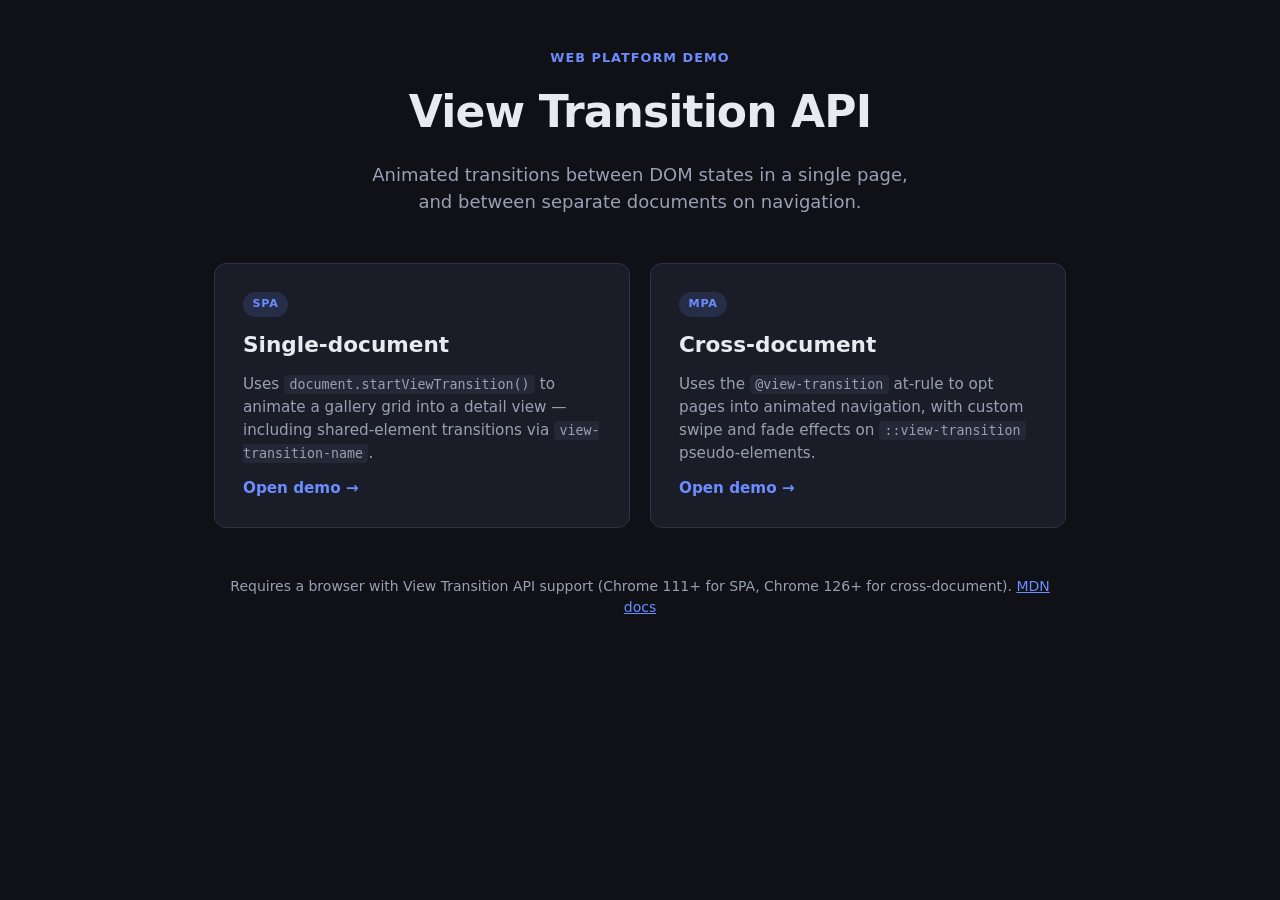
==== index.html @ 294dc402 "initial commit" ====
<!DOCTYPE html>
<html lang="en">
<head>
  <meta charset="UTF-8">
  <meta name="viewport" content="width=device-width, initial-scale=1.0">
  <title>View Transition API Demo</title>
  <link rel="stylesheet" href="styles/shared.css">
</head>
<body>
  <main class="hub">
    <header class="hub-header">
      <p class="eyebrow">Web Platform Demo</p>
      <h1>View Transition API</h1>
      <p class="lead">
        Animated transitions between DOM states in a single page, and between
        separate documents on navigation.
      </p>
    </header>

    <div class="demo-cards">
      <a href="/spa/" class="demo-card">
        <span class="demo-card-badge">SPA</span>
        <h2>Single-document</h2>
        <p>
          Uses <code>document.startViewTransition()</code> to animate a gallery
          grid into a detail view — including shared-element transitions via
          <code>view-transition-name</code>.
        </p>
        <span class="demo-card-cta">Open demo →</span>
      </a>

      <a href="/mpa/" class="demo-card">
        <span class="demo-card-badge">MPA</span>
        <h2>Cross-document</h2>
        <p>
          Uses the <code>@view-transition</code> at-rule to opt pages into
          animated navigation, with custom swipe and fade effects on
          <code>::view-transition</code> pseudo-elements.
        </p>
        <span class="demo-card-cta">Open demo →</span>
      </a>
    </div>

    <footer class="hub-footer">
      <p>
        Requires a browser with View Transition API support
        (Chrome 111+ for SPA, Chrome 126+ for cross-document).
        <a href="https://developer.mozilla.org/en-US/docs/Web/API/View_Transition_API" target="_blank" rel="noopener">MDN docs</a>
      </p>
    </footer>
  </main>
</body>
</html>
---- styles/shared.css ----
*,
*::before,
*::after {
  box-sizing: border-box;
}

:root {
  --bg: #0f1117;
  --surface: #1a1d27;
  --surface-raised: #242836;
  --border: #2e3345;
  --text: #e8eaf0;
  --text-muted: #9aa0b4;
  --accent: #6c8cff;
  --accent-soft: rgba(108, 140, 255, 0.15);
  --radius: 12px;
  --font: system-ui, -apple-system, "Segoe UI", Roboto, sans-serif;
  --mono: ui-monospace, "Cascadia Code", "SF Mono", monospace;
}

html {
  color-scheme: dark;
}

body {
  margin: 0;
  min-height: 100dvh;
  font-family: var(--font);
  background: var(--bg);
  color: var(--text);
  line-height: 1.5;
}

a {
  color: var(--accent);
}

code {
  font-family: var(--mono);
  font-size: 0.875em;
  background: var(--surface-raised);
  padding: 0.15em 0.4em;
  border-radius: 4px;
}

/* Hub page */

.hub {
  max-width: 900px;
  margin: 0 auto;
  padding: 3rem 1.5rem 4rem;
}

.hub-header {
  text-align: center;
  margin-bottom: 3rem;
}

.eyebrow {
  font-size: 0.8rem;
  font-weight: 600;
  letter-spacing: 0.08em;
  text-transform: uppercase;
  color: var(--accent);
  margin: 0 0 0.75rem;
}

.hub-header h1 {
  font-size: clamp(2rem, 5vw, 2.75rem);
  font-weight: 700;
  margin: 0 0 1rem;
  letter-spacing: -0.02em;
}

.lead {
  font-size: 1.125rem;
  color: var(--text-muted);
  max-width: 560px;
  margin: 0 auto;
}

.demo-cards {
  display: grid;
  gap: 1.25rem;
  grid-template-columns: repeat(auto-fit, minmax(280px, 1fr));
}

.demo-card {
  display: flex;
  flex-direction: column;
  gap: 0.75rem;
  padding: 1.75rem;
  background: var(--surface);
  border: 1px solid var(--border);
  border-radius: var(--radius);
  text-decoration: none;
  color: inherit;
  transition: border-color 0.2s, transform 0.2s;
}

.demo-card:hover {
  border-color: var(--accent);
  transform: translateY(-2px);
}

.demo-card-badge {
  align-self: flex-start;
  font-size: 0.7rem;
  font-weight: 700;
  letter-spacing: 0.06em;
  text-transform: uppercase;
  padding: 0.25rem 0.6rem;
  border-radius: 999px;
  background: var(--accent-soft);
  color: var(--accent);
}

.demo-card h2 {
  margin: 0;
  font-size: 1.35rem;
}

.demo-card p {
  margin: 0;
  color: var(--text-muted);
  font-size: 0.95rem;
  flex: 1;
}

.demo-card-cta {
  font-weight: 600;
  color: var(--accent);
  font-size: 0.95rem;
}

.hub-footer {
  margin-top: 3rem;
  text-align: center;
  font-size: 0.875rem;
  color: var(--text-muted);
}

.hub-footer p {
  margin: 0;
}

/* Shared demo chrome */

.demo-shell {
  min-height: 100dvh;
  display: flex;
  flex-direction: column;
}

.demo-nav {
  display: flex;
  align-items: center;
  gap: 1rem;
  padding: 1rem 1.5rem;
  border-bottom: 1px solid var(--border);
  background: var(--surface);
}

.demo-nav a {
  color: var(--text-muted);
  text-decoration: none;
  font-size: 0.9rem;
}

.demo-nav a:hover {
  color: var(--text);
}

.demo-nav h1 {
  margin: 0;
  font-size: 1rem;
  font-weight: 600;
  flex: 1;
}

.demo-nav .tag {
  font-size: 0.7rem;
  font-weight: 700;
  letter-spacing: 0.06em;
  text-transform: uppercase;
  padding: 0.2rem 0.5rem;
  border-radius: 999px;
  background: var(--accent-soft);
  color: var(--accent);
}

.demo-content {
  flex: 1;
  padding: 2rem 1.5rem;
  max-width: 960px;
  margin: 0 auto;
  width: 100%;
}
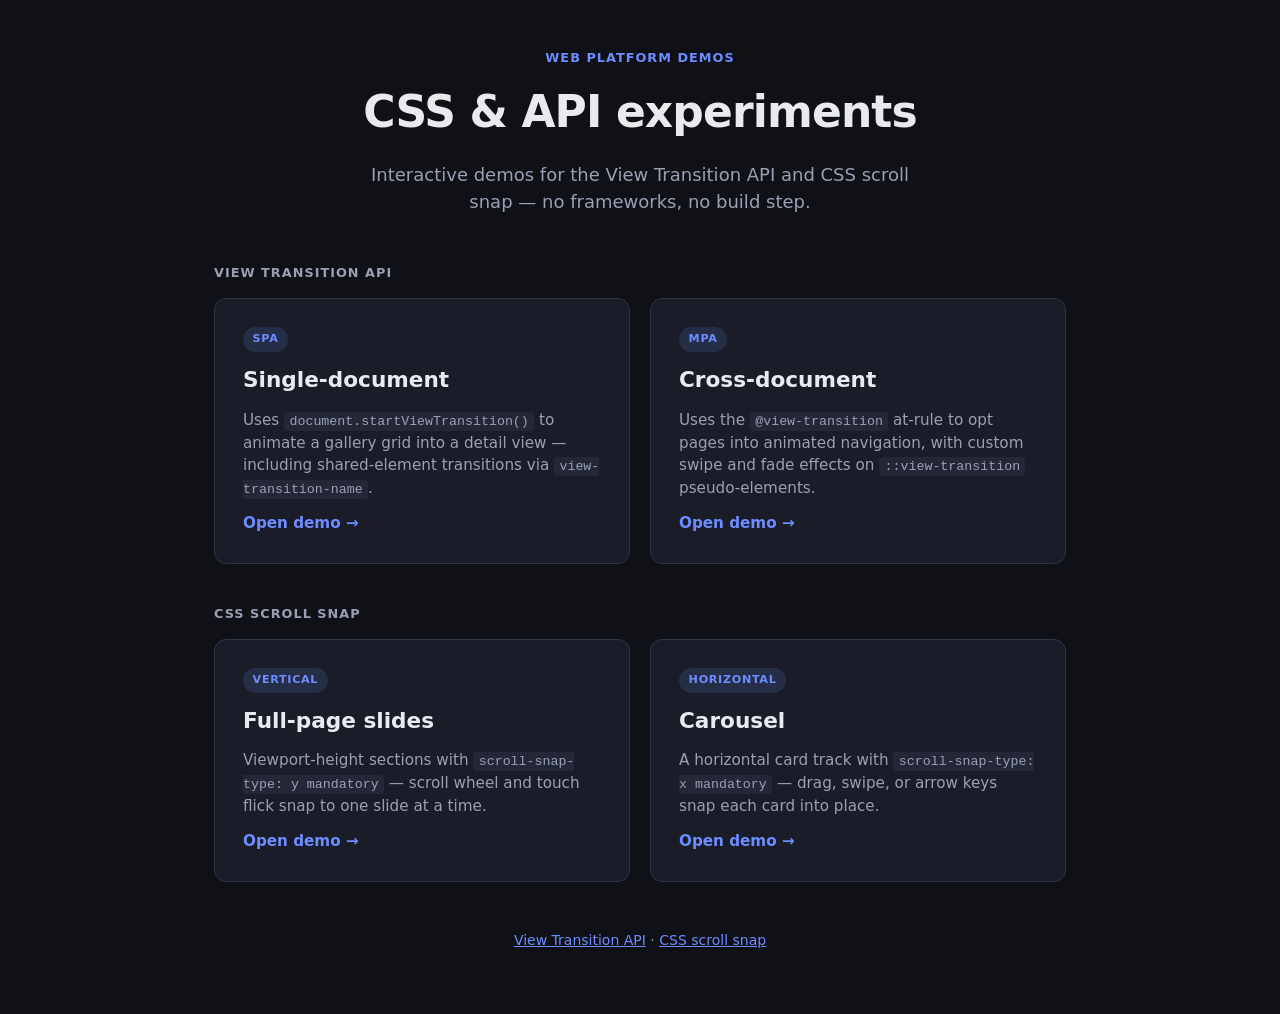
==== commit 24f3a69a: "add another demo" ====
--- a/index.html
+++ b/index.html
@@ -3,49 +3,77 @@
 <head>
   <meta charset="UTF-8">
   <meta name="viewport" content="width=device-width, initial-scale=1.0">
-  <title>View Transition API Demo</title>
+  <title>Web Platform Demos</title>
   <link rel="stylesheet" href="styles/shared.css">
 </head>
 <body>
   <main class="hub">
     <header class="hub-header">
-      <p class="eyebrow">Web Platform Demo</p>
-      <h1>View Transition API</h1>
+      <p class="eyebrow">Web Platform Demos</p>
+      <h1>CSS &amp; API experiments</h1>
       <p class="lead">
-        Animated transitions between DOM states in a single page, and between
-        separate documents on navigation.
+        Interactive demos for the View Transition API and CSS scroll snap —
+        no frameworks, no build step.
       </p>
     </header>
 
-    <div class="demo-cards">
-      <a href="/spa/" class="demo-card">
-        <span class="demo-card-badge">SPA</span>
-        <h2>Single-document</h2>
-        <p>
-          Uses <code>document.startViewTransition()</code> to animate a gallery
-          grid into a detail view — including shared-element transitions via
-          <code>view-transition-name</code>.
-        </p>
-        <span class="demo-card-cta">Open demo →</span>
-      </a>
+    <section class="hub-section">
+      <h2 class="hub-section-title">View Transition API</h2>
+      <div class="demo-cards">
+        <a href="/spa/" class="demo-card">
+          <span class="demo-card-badge">SPA</span>
+          <h3>Single-document</h3>
+          <p>
+            Uses <code>document.startViewTransition()</code> to animate a gallery
+            grid into a detail view — including shared-element transitions via
+            <code>view-transition-name</code>.
+          </p>
+          <span class="demo-card-cta">Open demo →</span>
+        </a>
 
-      <a href="/mpa/" class="demo-card">
-        <span class="demo-card-badge">MPA</span>
-        <h2>Cross-document</h2>
-        <p>
-          Uses the <code>@view-transition</code> at-rule to opt pages into
-          animated navigation, with custom swipe and fade effects on
-          <code>::view-transition</code> pseudo-elements.
-        </p>
-        <span class="demo-card-cta">Open demo →</span>
-      </a>
-    </div>
+        <a href="/mpa/" class="demo-card">
+          <span class="demo-card-badge">MPA</span>
+          <h3>Cross-document</h3>
+          <p>
+            Uses the <code>@view-transition</code> at-rule to opt pages into
+            animated navigation, with custom swipe and fade effects on
+            <code>::view-transition</code> pseudo-elements.
+          </p>
+          <span class="demo-card-cta">Open demo →</span>
+        </a>
+      </div>
+    </section>
+
+    <section class="hub-section">
+      <h2 class="hub-section-title">CSS Scroll Snap</h2>
+      <div class="demo-cards">
+        <a href="/scroll/fullpage/" class="demo-card">
+          <span class="demo-card-badge">Vertical</span>
+          <h3>Full-page slides</h3>
+          <p>
+            Viewport-height sections with <code>scroll-snap-type: y mandatory</code>
+            — scroll wheel and touch flick snap to one slide at a time.
+          </p>
+          <span class="demo-card-cta">Open demo →</span>
+        </a>
+
+        <a href="/scroll/carousel/" class="demo-card">
+          <span class="demo-card-badge">Horizontal</span>
+          <h3>Carousel</h3>
+          <p>
+            A horizontal card track with <code>scroll-snap-type: x mandatory</code>
+            — drag, swipe, or arrow keys snap each card into place.
+          </p>
+          <span class="demo-card-cta">Open demo →</span>
+        </a>
+      </div>
+    </section>
 
     <footer class="hub-footer">
       <p>
-        Requires a browser with View Transition API support
-        (Chrome 111+ for SPA, Chrome 126+ for cross-document).
-        <a href="https://developer.mozilla.org/en-US/docs/Web/API/View_Transition_API" target="_blank" rel="noopener">MDN docs</a>
+        <a href="https://developer.mozilla.org/en-US/docs/Web/API/View_Transition_API" target="_blank" rel="noopener">View Transition API</a>
+        ·
+        <a href="https://developer.mozilla.org/en-US/docs/Web/CSS/CSS_scroll_snap" target="_blank" rel="noopener">CSS scroll snap</a>
       </p>
     </footer>
   </main>
--- a/styles/shared.css
+++ b/styles/shared.css
@@ -115,7 +115,21 @@
   color: var(--accent);
 }
 
-.demo-card h2 {
+.hub-section {
+  margin-bottom: 2.5rem;
+}
+
+.hub-section-title {
+  font-size: 0.8rem;
+  font-weight: 600;
+  letter-spacing: 0.08em;
+  text-transform: uppercase;
+  color: var(--text-muted);
+  margin: 0 0 1rem;
+}
+
+.demo-card h2,
+.demo-card h3 {
   margin: 0;
   font-size: 1.35rem;
 }
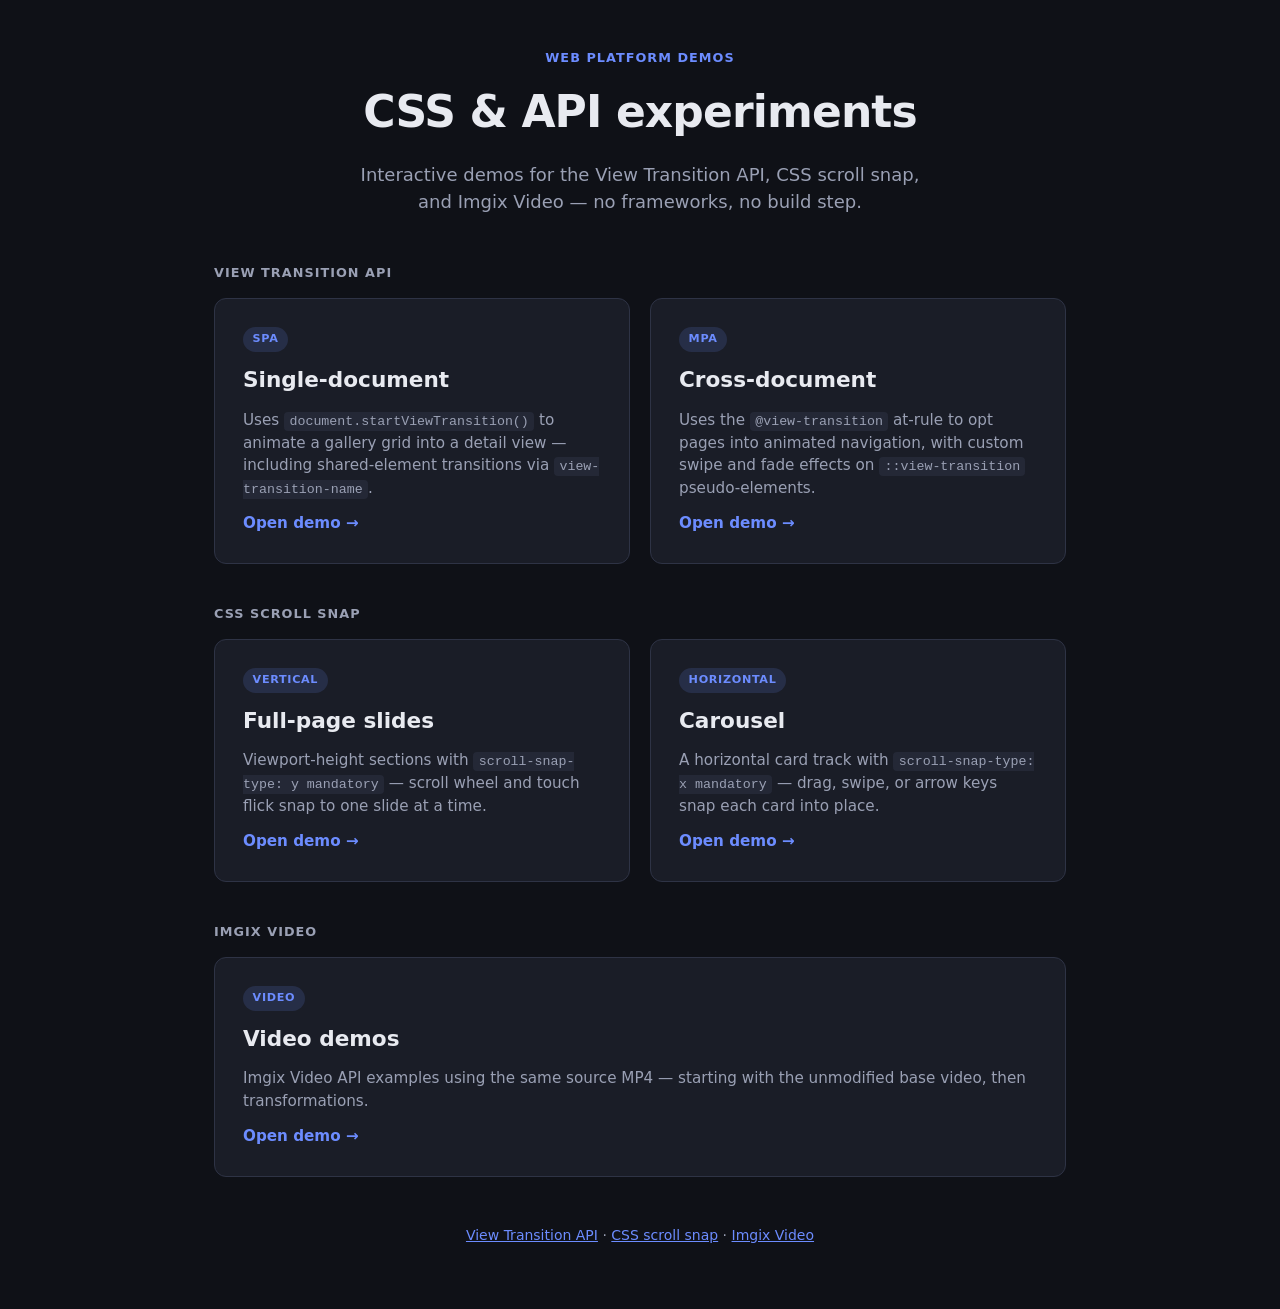
==== commit cd25dce1: "imgix video demos" ====
--- a/index.html
+++ b/index.html
@@ -12,8 +12,8 @@
       <p class="eyebrow">Web Platform Demos</p>
       <h1>CSS &amp; API experiments</h1>
       <p class="lead">
-        Interactive demos for the View Transition API and CSS scroll snap —
-        no frameworks, no build step.
+        Interactive demos for the View Transition API, CSS scroll snap, and
+        Imgix Video — no frameworks, no build step.
       </p>
     </header>
 
@@ -69,11 +69,28 @@
       </div>
     </section>
 
+    <section class="hub-section">
+      <h2 class="hub-section-title">Imgix Video</h2>
+      <div class="demo-cards">
+        <a href="/imgix-video/" class="demo-card">
+          <span class="demo-card-badge">Video</span>
+          <h3>Video demos</h3>
+          <p>
+            Imgix Video API examples using the same source MP4 — starting with
+            the unmodified base video, then transformations.
+          </p>
+          <span class="demo-card-cta">Open demo →</span>
+        </a>
+      </div>
+    </section>
+
     <footer class="hub-footer">
       <p>
         <a href="https://developer.mozilla.org/en-US/docs/Web/API/View_Transition_API" target="_blank" rel="noopener">View Transition API</a>
         ·
         <a href="https://developer.mozilla.org/en-US/docs/Web/CSS/CSS_scroll_snap" target="_blank" rel="noopener">CSS scroll snap</a>
+        ·
+        <a href="https://docs.imgix.com/en-US/getting-started/setup/video-api" target="_blank" rel="noopener">Imgix Video</a>
       </p>
     </footer>
   </main>
